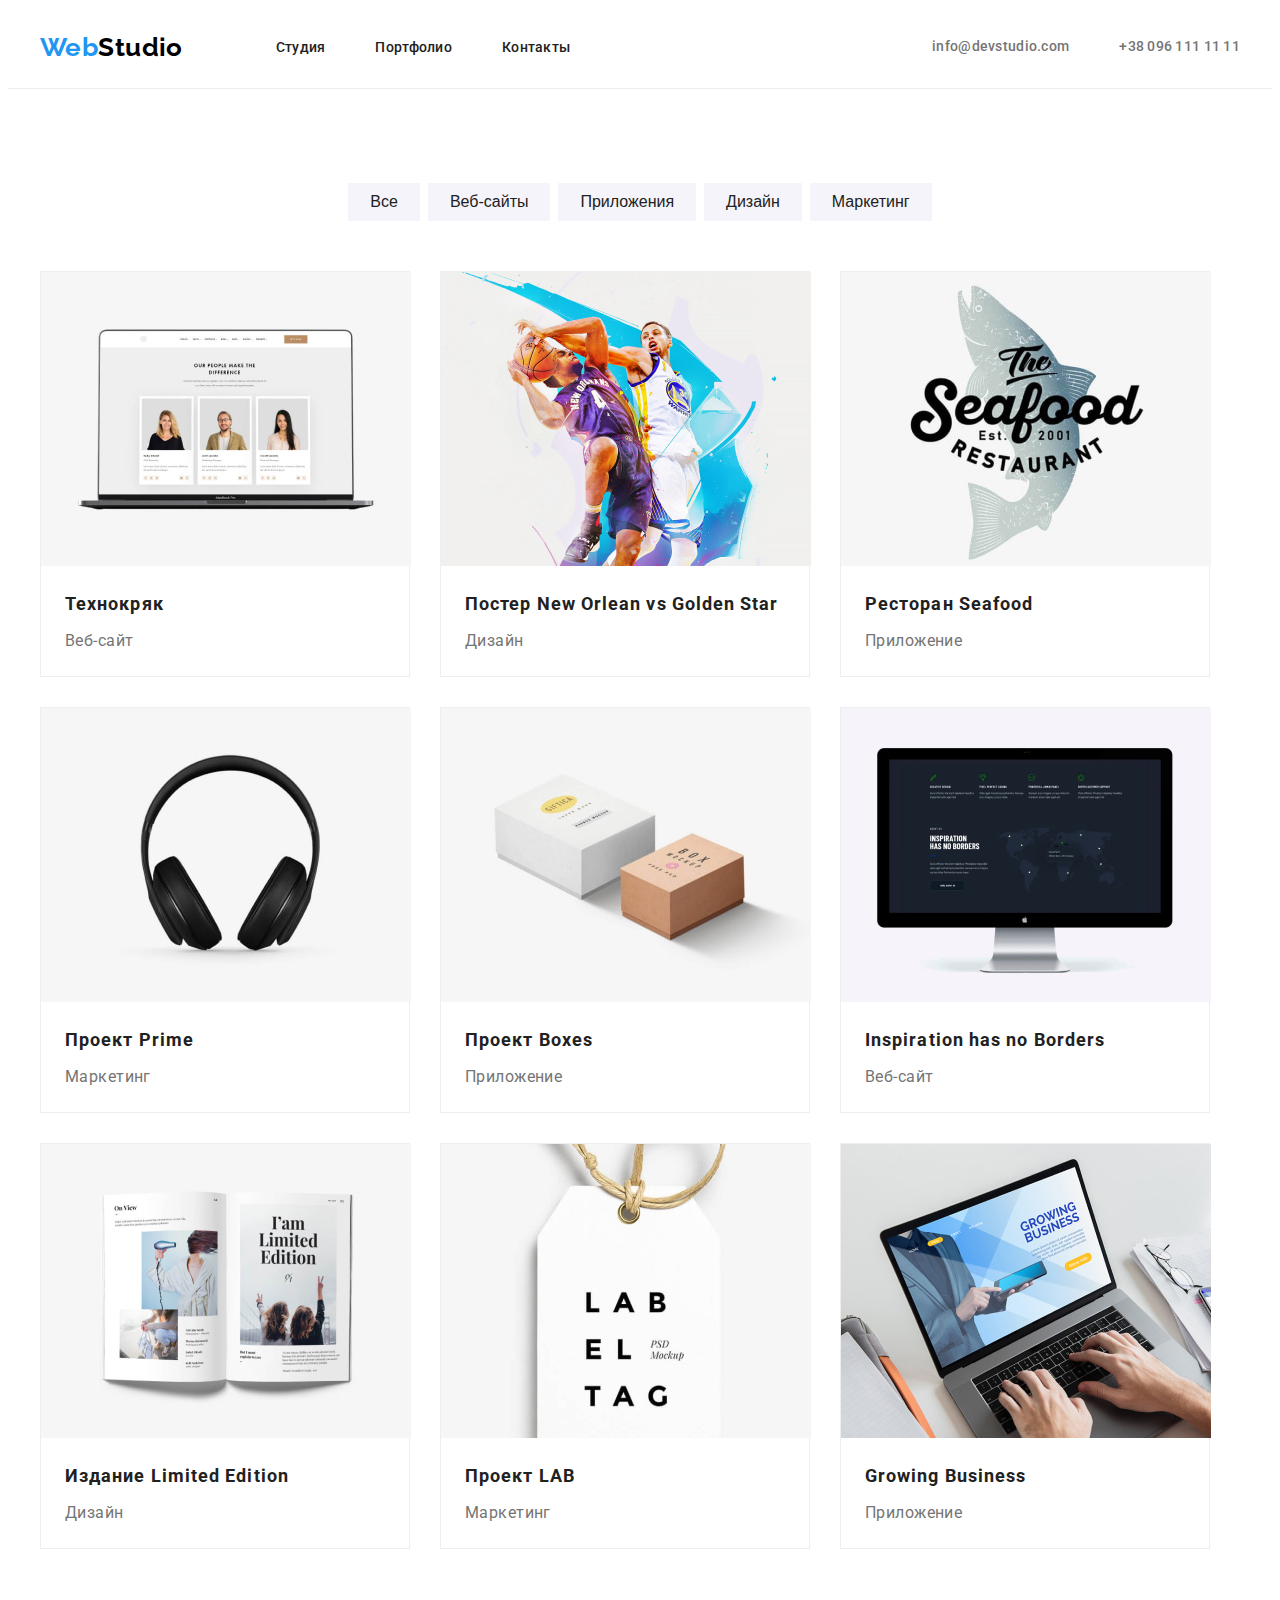
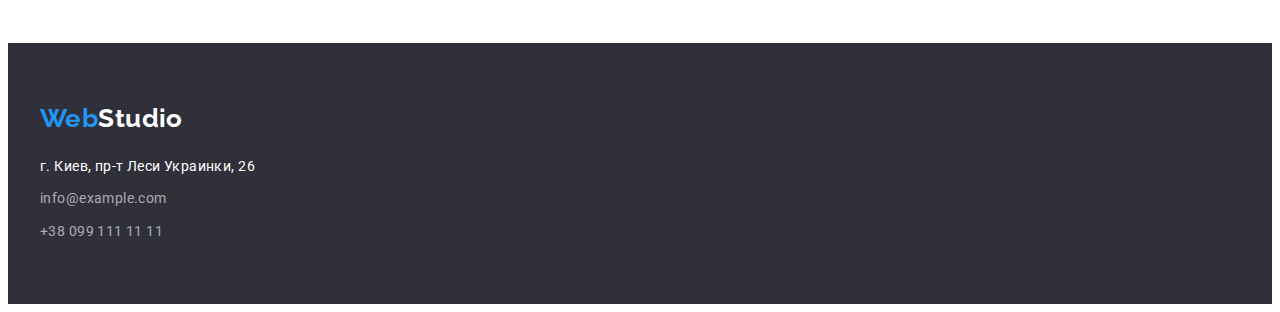
==== portfolio.html @ e843802c "Initial commit" ====
<!DOCTYPE html>
<html lang="ru">
  <head>
    <meta charset="UTF-8" />
    <meta http-equiv="X-UA-Compatible" content="IE=edge" />
    <meta name="viewport" content="width=device-width, initial-scale=1.0" />
    <title>Portfolio</title>

    <link rel="preconnect" href="https://fonts.googleapis.com" />
    <link rel="preconnect" href="https://fonts.gstatic.com" crossorigin />
    <link
      href="https://fonts.googleapis.com/css2?family=Raleway:wght@700&family=Roboto:wght@400;500;700;900&display=swap"
      rel="stylesheet"
    />
    <link
      rel="stylesheet"
      href="https://cdnjs.cloudflare.com/ajax/libs/modern-normalize/1.1.0/modern-normalize.min.css"
      integrity="sha512-wpPYUAdjBVSE4KJnH1VR1HeZfpl1ub8YT/NKx4PuQ5NmX2tKuGu6U/JRp5y+Y8XG2tV+wKQpNHVUX03MfMFn9Q=="
      crossorigin="anonymous"
      referrerpolicy="no-referrer"
    />
    <link rel="stylesheet" href="css/styles.css" />
  </head>
  <body>
    <!--header -->
    <header class="header">
      <div class="container header-container">
        <a class="logo-top link" href="./index.html">Web<span class="logo-primary">Studio</span></a>
        <nav class="nav">
          <ul class="nav-list list">
            <li class="nav-list-item">
              <a class="nav-link link" href="./studio.html">Студия</a>
            </li>
            <li class="nav-list-item">
              <a class="nav-link link" href="./portfolio.html">Портфолио</a>
            </li>
            <li class="nav-list-item">
              <a class="nav-link link" href="./contact.html">Контакты</a>
            </li>
          </ul>
        </nav>
        <a class="header-mail link" href="mailto:info@devstudio.com">info@devstudio.com</a>
        <a class="header-contact link" href="tel:+380961111111">+38 096 111 11 11</a>
      </div>
    </header>
    <!-- main portfolio -->
    <main class="portfolio">
      <!-- main portfolio projects -->
      <section class="portfolio-projects">
        <h1 class="portfolio-hidden-title" aria-hidden="true" tabindex="-1">Our Projects</h1>
        <div class="container">
          <ul class="portfolio-list list">
            <li class="portfolio-item">
              <button class="portfolio-btn" type="button">Все</button>
            </li>
            <li class="portfolio-item">
              <button class="portfolio-btn" type="button">Веб-сайты</button>
            </li>
            <li class="portfolio-item">
              <button class="portfolio-btn" type="button">Приложения</button>
            </li>
            <li class="portfolio-item">
              <button class="portfolio-btn" type="button">Дизайн</button>
            </li>
            <li class="portfolio-item">
              <button class="portfolio-btn" type="button">Маркетинг</button>
            </li>
          </ul>
          <ul class="portfolio-projects-list list">
            <li class="portfolio-projects-item">
              <img
                class="portfolio-projects-img"
                src="./img/portfolio/img-1.jpg"
                alt="начальная страница вебсайта"
                height="294"
                width="370"
              />
              <div class="portfolio-cards">
                <h2 class="portfolio-projects-title">Технокряк</h2>
                <p class="portfolio-projects-descr">Веб-сайт</p>
              </div>
            </li>
            <li class="portfolio-projects-item">
              <img
                class="portfolio-projects-img"
                src="./img/portfolio/img-2.jpg"
                alt="постер игры в баскетбол"
                height="294"
                width="370"
              />
              <div class="portfolio-cards">
                <h2 class="portfolio-projects-title">Постер New Orlean vs Golden Star</h2>
                <p class="portfolio-projects-descr">Дизайн</p>
              </div>
            </li>
            <li class="portfolio-projects-item">
              <img
                class="portfolio-projects-img"
                src="./img/portfolio/img-3.jpg"
                alt="логотип ресторана морской еды"
                height="294"
                width="370"
              />
              <div class="portfolio-cards">
                <h2 class="portfolio-projects-title">Ресторан Seafood</h2>
                <p class="portfolio-projects-descr">Приложение</p>
              </div>
            </li>
            <li class="portfolio-projects-item">
              <img
                class="portfolio-projects-img"
                src="./img/portfolio/img-4.jpg"
                alt="фотография наушников"
                height="294"
                width="370"
              />
              <div class="portfolio-cards">
                <h2 class="portfolio-projects-title">Проект Prime</h2>
                <p class="portfolio-projects-descr">Маркетинг</p>
              </div>
            </li>
            <li class="portfolio-projects-item">
              <img
                class="portfolio-projects-img"
                src="./img/portfolio/img-5.jpg"
                alt="картонные упаковки"
                height="294"
                width="370"
              />
              <div class="portfolio-cards">
                <h2 class="portfolio-projects-title">Проект Boxes</h2>
                <p class="portfolio-projects-descr">Приложение</p>
              </div>
            </li>
            <li class="portfolio-projects-item">
              <img
                class="portfolio-projects-img"
                src="./img/portfolio/img-6.jpg"
                alt="начальная страница вебсайта"
                height="294"
                width="370"
              />
              <div class="portfolio-cards">
                <h2 class="portfolio-projects-title" lang="en">Inspiration has no Borders</h2>
                <p class="portfolio-projects-descr">Веб-сайт</p>
              </div>
            </li>
            <li class="portfolio-projects-item">
              <img
                class="portfolio-projects-img"
                src="./img/portfolio/img-7.jpg"
                alt="образец дизайна книги"
                height="294"
                width="370"
              />
              <div class="portfolio-cards">
                <h2 class="portfolio-projects-title">Издание Limited Edition</h2>
                <p class="portfolio-projects-descr">Дизайн</p>
              </div>
            </li>
            <li class="portfolio-projects-item">
              <img
                class="portfolio-projects-img"
                src="./img/portfolio/img-8.jpg"
                alt="фото бейджа проекта"
                height="294"
                width="370"
              />
              <div class="portfolio-cards">
                <h2 class="portfolio-projects-title">Проект LAB</h2>
                <p class="portfolio-projects-descr">Маркетинг</p>
              </div>
            </li>
            <li class="portfolio-projects-item">
              <img
                class="portfolio-projects-img"
                src="./img/portfolio/img-9.jpg"
                alt="демонстрация работы приложения"
                height="294"
                width="370"
              />
              <div class="portfolio-cards">
                <h2 class="portfolio-projects-title" lang="en">Growing Business</h2>
                <p class="portfolio-projects-descr">Приложение</p>
              </div>
            </li>
          </ul>
        </div>
      </section>
    </main>
    <!-- footer -->
    <footer class="footer">
      <div class="container">
        <a class="logo-bottom link" href="./index.html"
          >Web<span class="logo-secondary">Studio</span></a
        >
        <address class="footer-address">
          г. Киев, пр-т Леси Украинки, 26
          <ul class="footer-list list">
            <li class="footer-item">
              <a class="footer-mail link" href="mailto:info@example.com">info@example.com</a>
            </li>
            <li class="footer-item">
              <a class="footer-contact link" href="tel:+380991111111">+38 099 111 11 11</a>
            </li>
          </ul>
        </address>
      </div>
    </footer>
  </body>
</html>
---- css/styles.css ----
:root {
  /* main font */
  --main-font: 'Roboto', sans-serif;
  --logo-font: 'Raleway', sans-serif;
  /* Text color */
  --primary-text-color: #757575;
  --secondary-text-color: #212121;
  /* Accent color */
  --accent-color: #2196f3;
  --secondary-accent-color: #188ce8;
}

body {
  background-color: #ffffff;
  color: var(--primary-text-color);
  font-family: var(--main-font);
  font-size: 14px;
  line-height: 1.71;
  letter-spacing: 0.03em;
}
h1,
h2,
h3,
p {
  margin-top: 0;
  margin-bottom: 0;
}
h1:last-child,
h2:last-child,
h3:last-child,
p:last-child {
  margin-bottom: 0;
}
.header {
  padding-top: 24px;
  padding-bottom: 25px;
  border-bottom: 1px solid #ececec;
}
.container {
  width: 1200px;
  padding-left: 15px;
  padding-right: 15px;
  margin-left: auto;
  margin-right: auto;
}
/* Header */
.header-container {
  display: flex;
  align-items: center;
}
/* lOGO */
.logo-top {
  color: #2196f3;
  font-family: var(--logo-font);
  font-weight: 700;
  font-size: 26px;
  line-height: 1.19;
  margin: 0 93px 0 0;
}
.logo-primary {
  color: #000000;
}
/*Header Site navigation */
.list {
  padding-left: 0;
  margin-top: 0;
  margin-bottom: 0;
  list-style: none;
}
.nav-list {
  display: flex;
  align-items: center;
}
.nav-list-item {
  margin-right: 50px;
}
.nav-list-item:last-child {
  margin-right: 0px;
}
.link {
  text-decoration: none;
}
.nav-link {
  color: var(--secondary-text-color);
  font-weight: 500;
  font-size: 14px;
  line-height: 1.14;
  letter-spacing: 0.02em;
}
.nav-link:hover,
.nav-link:focus {
  color: var(--accent-color); /* Цвет ссылки при наведении на нее курсора мыши */
  /* text-decoration: underline; */ /* Добавляем подчеркивание */
}
/* Header connection */
.header-mail {
  margin-left: auto;
  margin-right: 50px;
}
.header-mail,
.header-contact {
  color: var(--primary-text-color);
  font-weight: 500;
  font-size: 14px;
  line-height: 1.14;
  letter-spacing: 0.02em;
  text-decoration: none;
}
.header-mail:hover,
.header-mail:focus,
.header-contact:hover,
.header-contact:focus {
  color: var(--accent-color);
}
/* Main Content */
/* Main Hero */
.main-hero {
  padding-top: 200px;
  padding-bottom: 200px;
  background-color: #2f303a;
  align-items: center;
  text-align: center;
}
.hero-title {
  margin-left: 0;
  margin-right: 0;
  margin-bottom: 30px;
  color: #ffffff;
  font-weight: 900;
  font-size: 44px;
  line-height: 1.36;
  text-align: center;
  letter-spacing: 0.06em;
  text-transform: uppercase;
}
.hero-btn {
  padding: 10px 32px 10px 32px;
  background-color: var(--accent-color);
  color: #ffffff;
  font-weight: 700;
  font-size: 16px;
  line-height: 1.87;
  letter-spacing: 0.06em;
  border-radius: 4px;
  cursor: pointer;
}
.hero-btn:hover,
.hero-btn:focus {
  background-color: var(--secondary-accent-color);
}
/* Main Quality */
.main-quality {
  padding-top: 94px;
  padding-bottom: 94px;
}
.main-quality-list {
  display: flex;
}
.main-quality-item {
  width: 270px;
  margin-right: 30px;
}
.main-quality-item:last-child {
  margin-right: 0;
}
.main-quality-title {
  margin-bottom: 10px;
  font-weight: 700;
  font-size: 14px;
  line-height: 1.14;
  letter-spacing: 0.03em;
  text-transform: uppercase;
  text-align: left;
  color: var(--secondary-text-color);
}
.main-quality-descr {
  text-align: left;
}
/* Main Work */
.main-work {
  padding-bottom: 94px;
}
.main-work-title {
  margin-bottom: 50px;
  font-weight: 700;
  font-size: 36px;
  line-height: 1.16;
  text-align: center;
  color: var(--secondary-text-color);
}
.main-work-list {
  display: flex;
}
.main-work-item {
  margin-right: 30px;
}
.main-work-item:last-child {
  margin-right: 0;
}
/* Main Team */
.main-team {
  background-color: #f5f4fa;
  padding-top: 94px;
  padding-bottom: 94px;
}
.main-team-title {
  margin-bottom: 50px;
  font-weight: 700;
  font-size: 36px;
  line-height: 1.16;
  text-align: center;
  color: var(--secondary-text-color);
}
.main-team-list {
  display: flex;
}
.main-team-item {
  width: 270px;
  background-color: #ffffff;
  box-shadow: 0px 1px 3px rgba(0, 0, 0, 0.12), 0px 1px 1px rgba(0, 0, 0, 0.14),
    0px 2px 1px rgba(0, 0, 0, 0.2);
  border-radius: 0px 0px 4px 4px;
  margin-right: 30px;
}
.main-team-item:last-child {
  margin-right: 0;
}
.main-team-card {
  padding-top: 30px;
  padding-bottom: 30px;
}
.main-team-img {
  margin-bottom: 30px;
}
.main-team-names {
  margin-bottom: 10px;
  font-weight: 500;
  font-size: 16px;
  line-height: 1.19;
  text-align: center;
  color: var(--secondary-text-color);
}
.main-team-descr {
  font-size: 16px;
  line-height: 1.19;
  text-align: center;
}
/* Footer */
.footer {
  background-color: #2f303a;
  padding-top: 60px;
  padding-bottom: 60px;
}
.logo-bottom {
  color: #2196f3;
  font-family: var(--logo-font);
  font-weight: 700;
  font-size: 26px;
  line-height: 1.19;
}
.logo-secondary {
  color: #ffffff;
}
.footer-address {
  margin-top: 20px;
  font-style: normal;
  font-size: 14px;
  line-height: 1.71;
  color: #ffffff;
}
.footer-item {
  margin-top: 9px;
  margin-bottom: 9px;
}
.footer-item:last-child {
  margin-top: 0;
  margin-bottom: 0;
}
.footer-mail,
.footer-contact {
  color: rgba(255, 255, 255, 0.6);
}
.footer-mail:hover,
.footer-mail:focus,
.footer-contact:hover,
.footer-contact:focus {
  color: var(--accent-color);
}

/* Portfolio.html */
/* main portfolio */
.portfolio {
  padding-top: 94px;
  padding-bottom: 94px;
}
.portfolio-btn {
  padding: 6px 22px 6px 22px;
  font-weight: 500;
  font-size: 16px;
  line-height: 1.62;
  text-align: center;
  background-color: #f5f4fa;
  color: var(--secondary-text-color);
  cursor: pointer;
  border: none;
}
.portfolio-btn:hover,
.portfolio-btn:focus {
  border-radius: 4px;
  background-color: var(--secondary-accent-color);
  color: #ffffff;
}
/* main portfolio filter */
.portfolio-hidden-title {
  position: absolute;
  white-space: nowrap;
  width: 1px;
  height: 1px;
  overflow: hidden;
  border: 0;
  padding: 0;
  clip: rect(0 0 0 0);
  clip-path: inset(50%);
  margin: -1px;
}
.portfolio-list {
  display: flex;
  justify-content: center;
  margin-bottom: 50px;
}
.portfolio-item {
  margin-right: 8px;
}
.portfolio-item:last-child {
  margin-right: 0;
}
/* main portfolio projects */
.portfolio-projects-list {
  display: flex;
  flex-wrap: wrap;
  /* justify-content: space-between; */
}
.portfolio-projects-item {
  width: 370px;
  border: 1px solid #eeeeee;
  box-sizing: border-box;
  margin-right: 30px;
  margin-bottom: 30px;
}
.portfolio-projects-item:nth-child(3n + 3) {
  margin-right: 0;
}
.portfolio-projects-item:nth-last-child(-n + 3) {
  margin-bottom: 0;
}
.portfolio-projects-img {
  display: block;
}
.portfolio-cards {
  padding: 20px 24px 20px 24px;
}
.portfolio-projects-title {
  margin-bottom: 4px;
  font-weight: 700;
  font-size: 18px;
  line-height: 2;
  letter-spacing: 0.06em;
  color: var(--secondary-text-color);
}
.portfolio-projects-descr {
  font-size: 16px;
  line-height: 1.87;
}
/* main portfolio projects */

/* 
a:hover {
  text-decoration: underline;
}  */

/* text-decoration: underline; Добавляем подчеркивание */
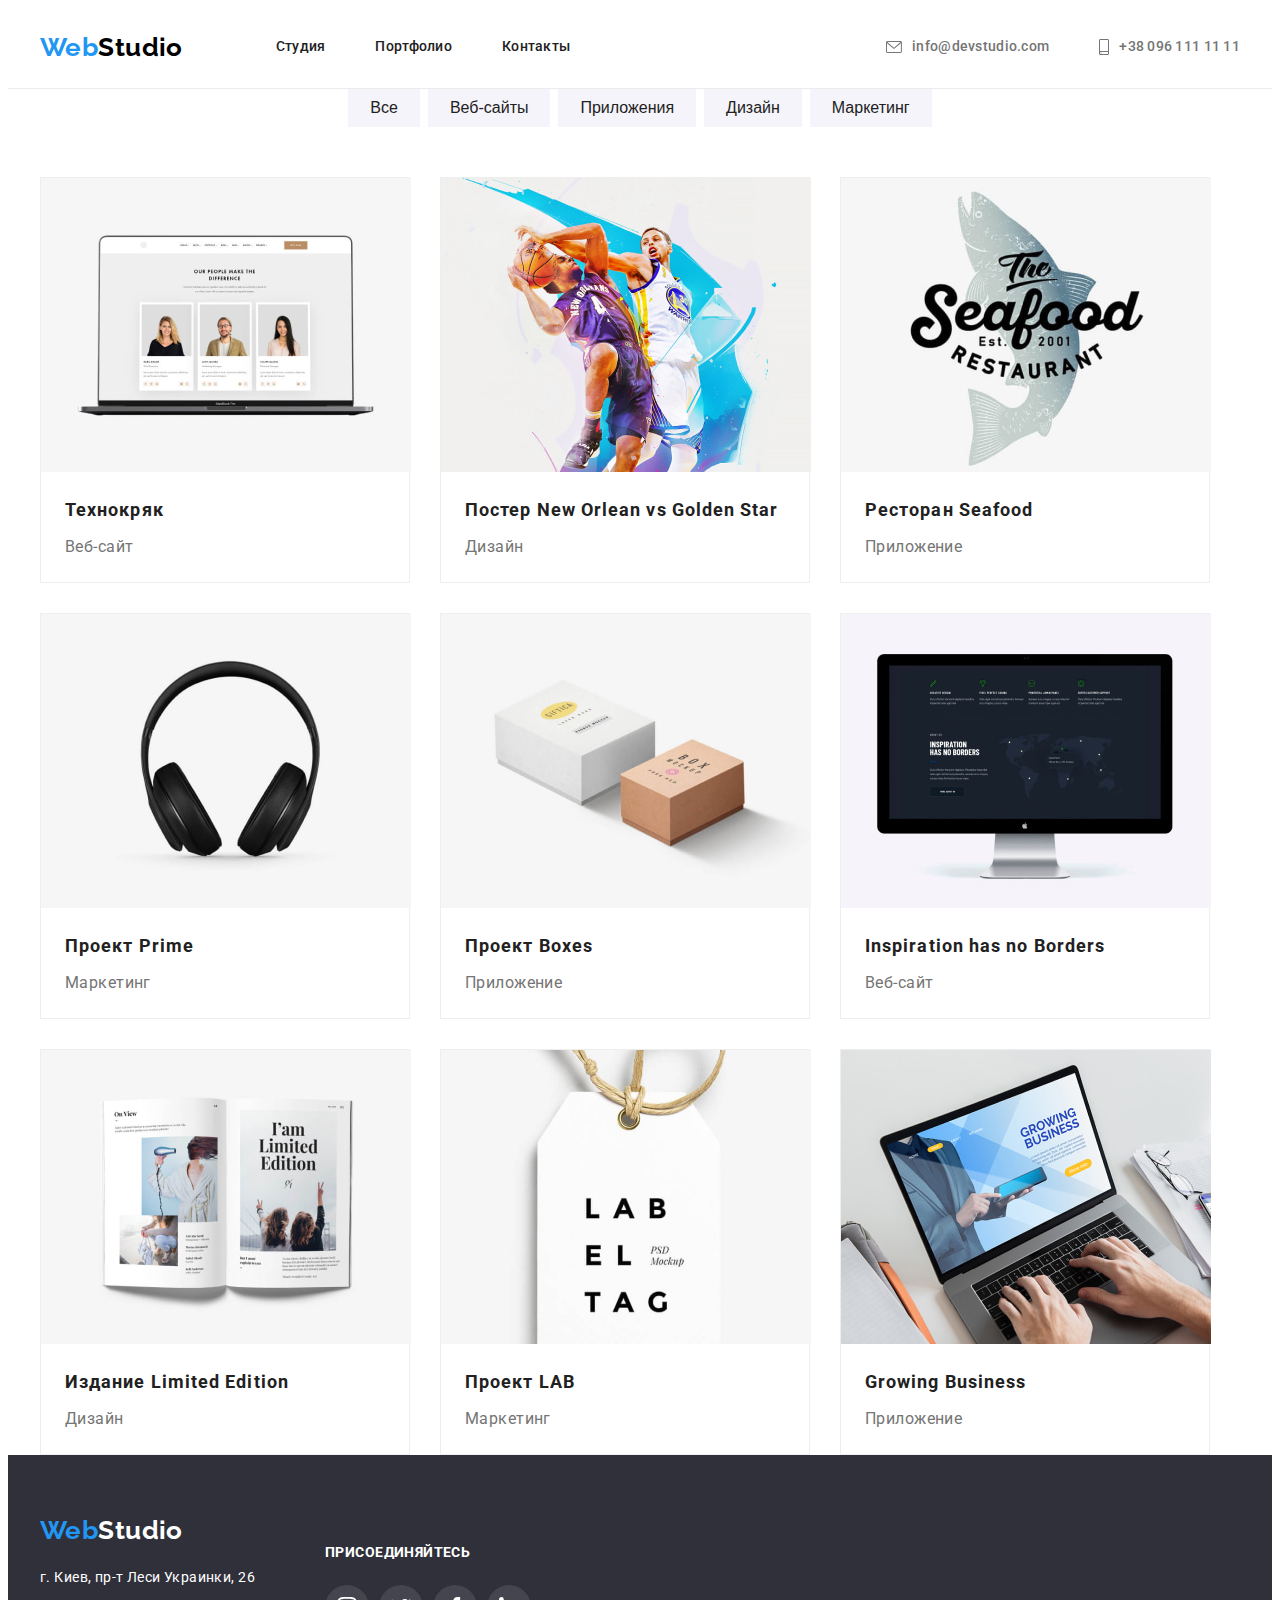
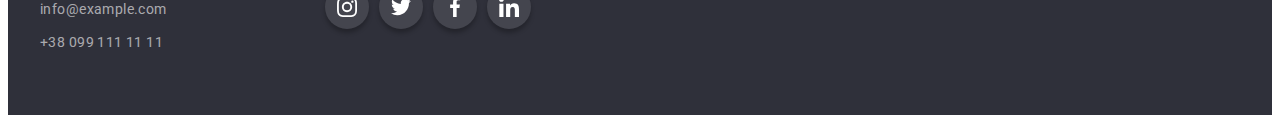
==== commit 73f213e5: "Header footer all done" ====
--- a/portfolio.html
+++ b/portfolio.html
@@ -39,8 +39,17 @@
             </li>
           </ul>
         </nav>
-        <a class="header-mail link" href="mailto:info@devstudio.com">info@devstudio.com</a>
-        <a class="header-contact link" href="tel:+380961111111">+38 096 111 11 11</a>
+        <a class="header-mail link" href="mailto:info@devstudio.com">
+          <svg class="icon-mail" width="16" height="12">
+            <use href="./img/icon/icons.svg#envelope"></use>
+          </svg>
+          info@devstudio.com
+        </a>
+        <a class="header-contact link" href="tel:+380961111111">
+          <svg class="icon-smartphone" width="10" height="16">
+            <use href="./img/icon/icons.svg#smartphone"></use></svg
+          >+38 096 111 11 11</a
+        >
       </div>
     </header>
     <!-- main portfolio -->
@@ -190,21 +199,56 @@
     </main>
     <!-- footer -->
     <footer class="footer">
-      <div class="container">
-        <a class="logo-bottom link" href="./index.html"
-          >Web<span class="logo-secondary">Studio</span></a
-        >
-        <address class="footer-address">
-          г. Киев, пр-т Леси Украинки, 26
-          <ul class="footer-list list">
-            <li class="footer-item">
-              <a class="footer-mail link" href="mailto:info@example.com">info@example.com</a>
-            </li>
-            <li class="footer-item">
-              <a class="footer-contact link" href="tel:+380991111111">+38 099 111 11 11</a>
-            </li>
-          </ul>
-        </address>
+      <div class="container footer-container">
+        <div class="footer-adress">
+          <a class="logo-bottom link" href="./index.html"
+            >Web<span class="logo-secondary">Studio</span></a
+          >
+          <address class="footer-address">
+            г. Киев, пр-т Леси Украинки, 26
+            <ul class="footer-list list">
+              <li class="footer-item">
+                <a class="footer-mail link" href="mailto:info@example.com">info@example.com</a>
+              </li>
+              <li class="footer-item">
+                <a class="footer-contact link" href="tel:+380991111111">+38 099 111 11 11</a>
+              </li>
+            </ul>
+          </address>
+        </div>
+        <div class="footer-social-container">
+          <h3 class="appeal">присоединяйтесь</h3>
+          <ul class="social-link list">
+            <li class="social-link-list">
+              <a class="footer-social-link-item" href="http://instagram.com">
+                <svg class="footer-social-link-photo" width="20" height="20">
+                  <use href="./img/icon/icons.svg#instagram"></use>
+                </svg>
+              </a>
+            </li>
+            <li class="social-link-list">
+              <a class="footer-social-link-item" href="http://twitter.com">
+                <svg class="footer-social-link-photo" width="20" height="20">
+                  <use href="./img/icon/icons.svg#twitter"></use>
+                </svg>
+              </a>
+            </li>
+            <li class="social-link-list">
+              <a class="footer-social-link-item" href="http://facebook.com">
+                <svg class="footer-social-link-photo" width="20" height="20">
+                  <use href="./img/icon/icons.svg#facebook"></use>
+                </svg>
+              </a>
+            </li>
+            <li class="social-link-list">
+              <a class="footer-social-link-item" href="http://linkedin.com">
+                <svg class="footer-social-link-photo" width="20" height="20">
+                  <use href="./img/icon/icons.svg#linkedin"></use>
+                </svg>
+              </a>
+            </li>
+          </ul>
+        </div>
       </div>
     </footer>
   </body>
--- a/css/styles.css
+++ b/css/styles.css
@@ -78,6 +78,8 @@
   margin-right: 0px;
 }
 .link {
+  display: flex;
+  align-items: center;
   text-decoration: none;
 }
 .nav-link {
@@ -112,14 +114,28 @@
 .header-contact:focus {
   color: var(--accent-color);
 }
+.icon-mail,
+.icon-smartphone {
+  margin-right: 10px;
+  align-items: center;
+  fill: currentColor;
+}
 /* Main Content */
 /* Main Hero */
 .main-hero {
   padding-top: 200px;
   padding-bottom: 200px;
-  background-color: #2f303a;
-  align-items: center;
-  text-align: center;
+  /* background-color: #2f303a; */
+  align-items: center;
+  text-align: center;
+  /* filter: drop-shadow(0px 4px 4px rgba(0, 0, 0, 0.25) */
+  /* background-color: rgba(47, 48, 58, 0.4); */
+  background-image: linear-gradient(to bottom, rgba(47, 48, 58, 0.4), rgba(47, 48, 58, 0.4)),
+    url(../img/top-bg-img.jpg);
+  /* background-image: url(../img/top-bg-img.jpg); */
+  background-position: center;
+  background-size: cover;
+  background-repeat: no-repeat;
 }
 .hero-title {
   margin-left: 0;
@@ -251,6 +267,10 @@
   padding-top: 60px;
   padding-bottom: 60px;
 }
+.footer-container {
+  display: flex;
+  align-items: center;
+}
 .logo-bottom {
   color: #2196f3;
   font-family: var(--logo-font);
@@ -286,7 +306,47 @@
 .footer-contact:focus {
   color: var(--accent-color);
 }
-
+.footer-social-container {
+  margin-left: 70px;
+}
+.appeal {
+  font-weight: 700;
+  font-size: 14px;
+  line-height: 1, 14;
+  letter-spacing: 0.03em;
+  text-transform: uppercase;
+  color: #ffffff;
+}
+.social-link {
+  display: flex;
+  align-items: center;
+}
+.social-link-list {
+  margin-top: 20px;
+  margin-right: 10px;
+}
+.social-link-list:last-child {
+  margin-right: 0;
+}
+.footer-social-link-item {
+  display: flex;
+  justify-content: center;
+  align-items: center;
+  width: 44px;
+  height: 44px;
+  background-color: #44454e;
+  box-shadow: 0px 4px 4px rgba(0, 0, 0, 0.25);
+  border-radius: 50%;
+  /* filter: drop-shadow(0px 4px 4px rgba(0, 0, 0, 0.25)); */
+}
+.footer-social-link-photo {
+  fill: #ffffff;
+}
+.footer-social-link-item:hover,
+.footer-social-link-item:focus {
+  background-color: var(--accent-color);
+}
+.social-link-item 
 /* Portfolio.html */
 /* main portfolio */
 .portfolio {
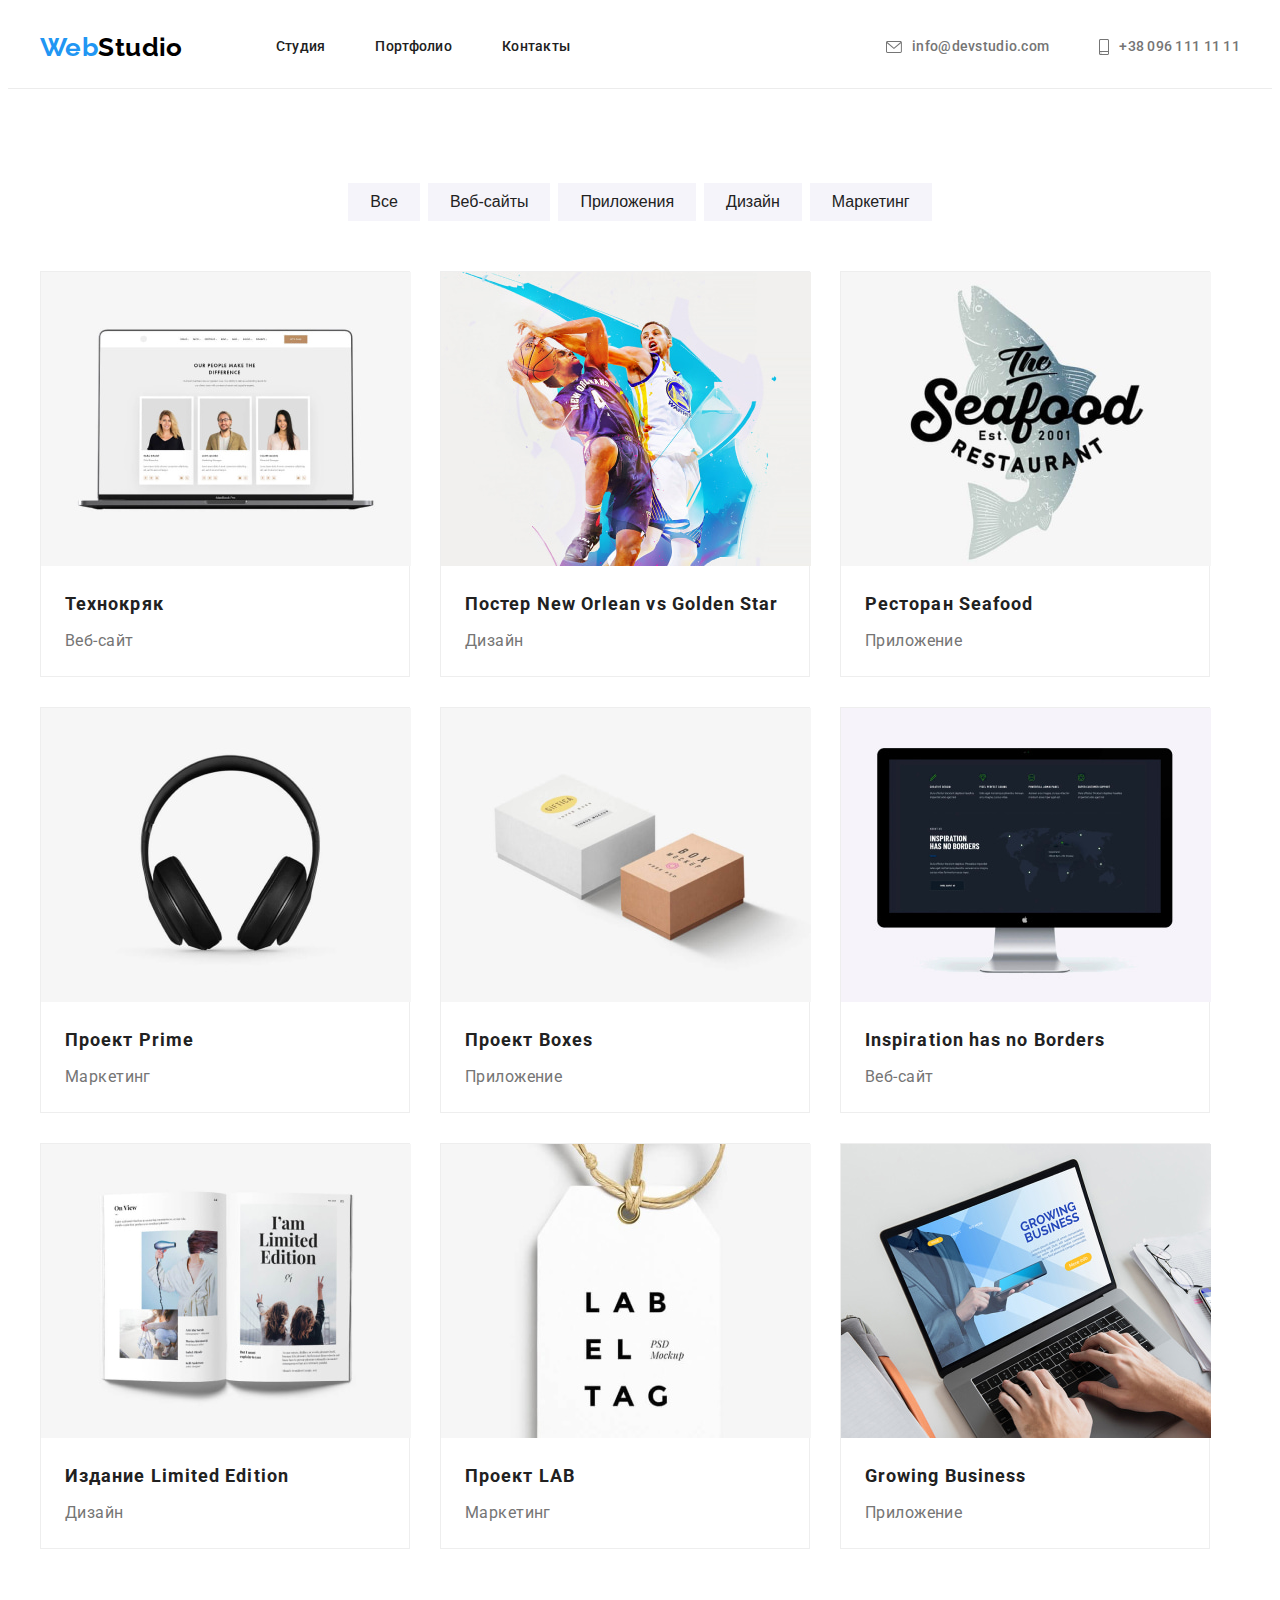
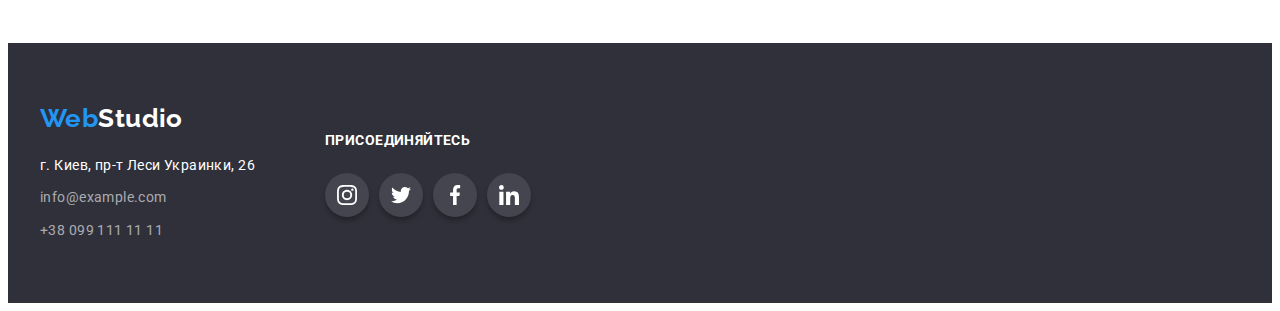
==== commit d616a1b8: "add social list to main" ====
--- a/portfolio.html
+++ b/portfolio.html
@@ -217,30 +217,30 @@
           </address>
         </div>
         <div class="footer-social-container">
-          <h3 class="appeal">присоединяйтесь</h3>
-          <ul class="social-link list">
-            <li class="social-link-list">
+          <h3 class="footer-appeal">присоединяйтесь</h3>
+          <ul class="footer-social-link list">
+            <li class="footer-social-link-list">
               <a class="footer-social-link-item" href="http://instagram.com">
                 <svg class="footer-social-link-photo" width="20" height="20">
                   <use href="./img/icon/icons.svg#instagram"></use>
                 </svg>
               </a>
             </li>
-            <li class="social-link-list">
+            <li class="footer-social-link-list">
               <a class="footer-social-link-item" href="http://twitter.com">
                 <svg class="footer-social-link-photo" width="20" height="20">
                   <use href="./img/icon/icons.svg#twitter"></use>
                 </svg>
               </a>
             </li>
-            <li class="social-link-list">
+            <li class="footer-social-link-list">
               <a class="footer-social-link-item" href="http://facebook.com">
                 <svg class="footer-social-link-photo" width="20" height="20">
                   <use href="./img/icon/icons.svg#facebook"></use>
                 </svg>
               </a>
             </li>
-            <li class="social-link-list">
+            <li class="footer-social-link-list">
               <a class="footer-social-link-item" href="http://linkedin.com">
                 <svg class="footer-social-link-photo" width="20" height="20">
                   <use href="./img/icon/icons.svg#linkedin"></use>
--- a/css/styles.css
+++ b/css/styles.css
@@ -246,7 +246,7 @@
   padding-bottom: 30px;
 }
 .main-team-img {
-  margin-bottom: 30px;
+  /* margin-bottom: 30px; */
 }
 .main-team-names {
   margin-bottom: 10px;
@@ -261,6 +261,46 @@
   line-height: 1.19;
   text-align: center;
 }
+.social-container {
+  margin-top: 16px;
+  margin-left: 32px;
+  margin-bottom: 30px;
+}
+.social-link {
+  display: flex;
+  align-items: center;
+}
+.social-link-list {
+  margin-right: 10px;
+}
+.social-link-list:last-child {
+  margin-right: 0;
+}
+.social-link-item {
+  display: flex;
+  justify-content: center;
+  align-items: center;
+  width: 44px;
+  height: 44px;
+  background: #fff;
+
+  border-radius: 50%;
+}
+.social-link-photo {
+  fill: #afb1b8;
+}
+/* .social-link-photo:hover,
+.social-link-photo:focus {
+  fill: #ffffff;
+} */
+.social-link-item:hover,
+.social-link-item:focus,
+.social-link-photo:hover,
+.social-link-photo:focus {
+  background-color: var(--accent-color);
+  fill: #ffffff;
+  box-shadow: (0px 4px 4px rgba(0, 0, 0, 0.25));
+}
 /* Footer */
 .footer {
   background-color: #2f303a;
@@ -309,7 +349,7 @@
 .footer-social-container {
   margin-left: 70px;
 }
-.appeal {
+.footer-appeal {
   font-weight: 700;
   font-size: 14px;
   line-height: 1, 14;
@@ -317,15 +357,15 @@
   text-transform: uppercase;
   color: #ffffff;
 }
-.social-link {
-  display: flex;
-  align-items: center;
-}
-.social-link-list {
+.footer-social-link {
+  display: flex;
+  align-items: center;
+}
+.footer-social-link-list {
   margin-top: 20px;
   margin-right: 10px;
 }
-.social-link-list:last-child {
+.footer-social-link-list:last-child {
   margin-right: 0;
 }
 .footer-social-link-item {
@@ -346,7 +386,6 @@
 .footer-social-link-item:focus {
   background-color: var(--accent-color);
 }
-.social-link-item 
 /* Portfolio.html */
 /* main portfolio */
 .portfolio {
